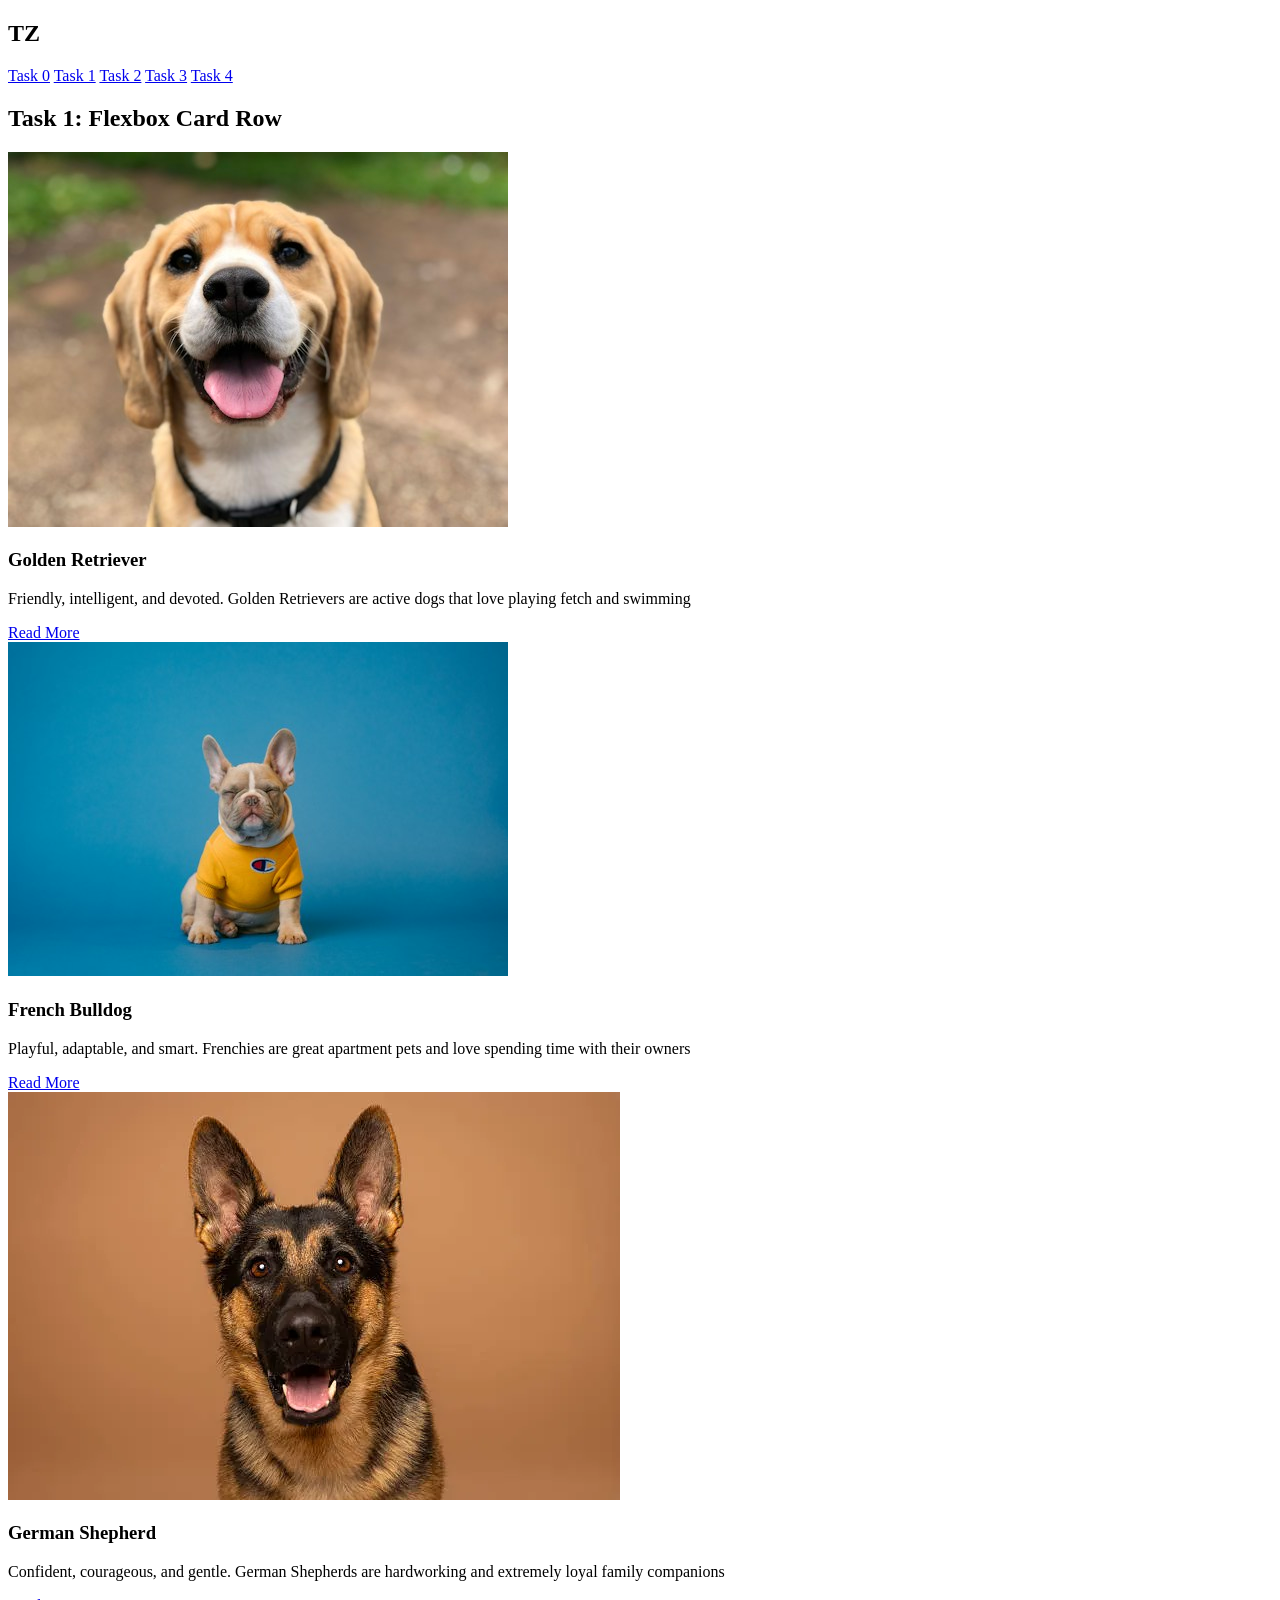
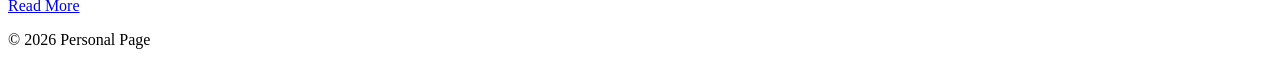
==== task1/index.html @ 9fb84bb2 "task1 structure" ====
<!DOCTYPE html>
<html lang="en">
<head>
    <meta charset="UTF-8">
    <meta name="viewport" content="width=device-width, initial-scale=1.0">
    <title>Task1</title>
    <link rel="stylesheet" href="styles.css">
</head>
<body>

    <header class="navbar">
        <div class="logo">
            <h2>TZ</h2>
        </div>
        <nav class="nav-links">
            <a href="../task0/index.html">Task 0</a>
            <a href="../task1/index.html" class="active">Task 1</a>
            <a href="../task2/index.html">Task 2</a>
            <a href="../task3/index.html">Task 3</a>
            <a href="../task4/index.html">Task 4</a>
        </nav>
    </header>

    <main class="container">
        <h2>Task 1: Flexbox Card Row</h2>
        <div class="card-row">
            <div class="card">
                <img src="/images/dog1.jpg" alt="Card 1 Placeholder">
                <h3>Golden Retriever</h3>
                <p>Friendly, intelligent, and devoted. Golden Retrievers are active dogs that love playing fetch and swimming</p>
                <a href="#" class="btn">Read More</a>
            </div>

            <div class="card">
                <img src="/images/dog2.jpg" alt="Card 2 Placeholder">
                <h3>French Bulldog</h3>
                <p>Playful, adaptable, and smart. Frenchies are great apartment pets and love spending time with their owners</p>
                <a href="#" class="btn">Read More</a>
            </div>

            <div class="card">
                <img src="/images/dog3.webp" alt="Card 3 Placeholder">
                <h3>German Shepherd</h3>
                <p>Confident, courageous, and gentle. German Shepherds are hardworking and extremely loyal family companions</p>
                <a href="#" class="btn">Read More</a>
            </div>
        </div>
    </main>

    <footer class="footer">
        <p>&copy; 2026 Personal Page</p>
    </footer>

</body>
</html>
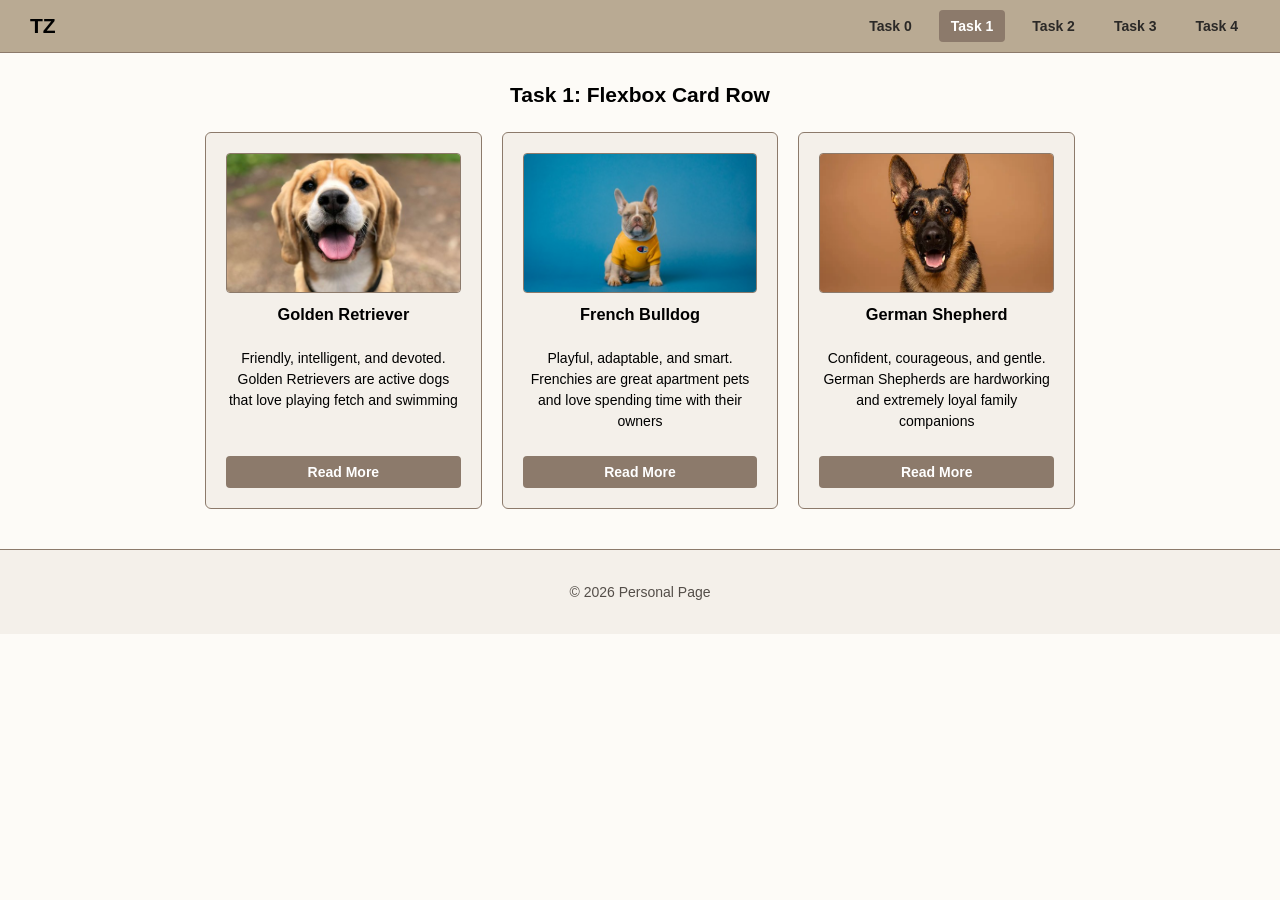
==== commit 23760bb1: "task1 fix" ====
--- a/task1/index.html
+++ b/task1/index.html
@@ -25,21 +25,21 @@
         <h2>Task 1: Flexbox Card Row</h2>
         <div class="card-row">
             <div class="card">
-                <img src="/images/dog1.jpg" alt="Card 1 Placeholder">
+                <img src="../images/dog1.jpg" alt="Golden Retriever">
                 <h3>Golden Retriever</h3>
                 <p>Friendly, intelligent, and devoted. Golden Retrievers are active dogs that love playing fetch and swimming</p>
                 <a href="#" class="btn">Read More</a>
             </div>
 
             <div class="card">
-                <img src="/images/dog2.jpg" alt="Card 2 Placeholder">
+                <img src="../images/dog2.jpg" alt="French Bulldog">
                 <h3>French Bulldog</h3>
                 <p>Playful, adaptable, and smart. Frenchies are great apartment pets and love spending time with their owners</p>
                 <a href="#" class="btn">Read More</a>
             </div>
 
             <div class="card">
-                <img src="/images/dog3.webp" alt="Card 3 Placeholder">
+                <img src="../images/dog3.webp" alt="German Shepherd">
                 <h3>German Shepherd</h3>
                 <p>Confident, courageous, and gentle. German Shepherds are hardworking and extremely loyal family companions</p>
                 <a href="#" class="btn">Read More</a>
--- a/task1/styles.css
+++ b/task1/styles.css
@@ -0,0 +1,127 @@
+* {
+    box-sizing: border-box;
+}
+
+body {
+    background-color: #FDFBF7;
+    font-family: Arial, sans-serif;
+    font-size: 14px;
+    color: black;
+    margin: 0;
+    padding: 0;
+}
+
+.navbar {
+    display: flex;
+    justify-content: space-between;
+    align-items: center;
+    background-color: #b9aa93;
+    padding: 10px 30px;
+    border-bottom: 1px solid #8C7A6B;
+}
+
+.logo h2 {
+    margin: 0;
+    color: black;
+}
+
+.nav-links {
+    display: flex;
+    gap: 15px;
+}
+
+.nav-links a {
+    color: #2B2927;
+    text-decoration: none;
+    font-weight: bold;
+    padding: 8px 12px;
+}
+
+.nav-links a:hover,
+.nav-links a.active {
+    background-color: #8C7A6B;
+    color: white;
+    border-radius: 4px;
+}
+
+.container {
+    max-width: 900px;
+    margin: 30px auto;
+    padding: 0 15px;
+}
+
+.container h2 {
+    text-align: center;
+    margin-bottom: 25px;
+}
+
+.card-row {
+    display: flex;
+    gap: 20px;
+}
+
+.card {
+    flex: 1;
+    display: flex;
+    flex-direction: column;
+    justify-content: space-between;
+    background-color: #F4F0EA;
+    border: 1px solid #8C7A6B;
+    border-radius: 6px;
+    padding: 20px;
+    text-align: center;
+}
+
+.card:hover {
+    box-shadow: 2px 4px 10px rgba(0, 0, 0, 0.15);
+    border-color: #544E49;
+}
+
+.card img {
+    width: 100%;
+    height: 140px;
+    object-fit: cover;
+    border-radius: 4px;
+    border: 1px solid #8C7A6B;
+    margin-bottom: 12px;
+}
+
+.card h3 {
+    margin-top: 0;
+    margin-bottom: 10px;
+}
+
+.card p {
+    line-height: 1.5;
+    flex-grow: 1;
+}
+
+.btn {
+    display: inline-block;
+    background-color: #8C7A6B;
+    color: white;
+    text-decoration: none;
+    padding: 8px 16px;
+    border-radius: 4px;
+    font-weight: bold;
+    margin-top: 10px;
+}
+
+.btn:hover {
+    background-color: #544E49;
+}
+
+.footer {
+    background-color: #F4F0EA;
+    color: #544E49;
+    text-align: center;
+    padding: 20px;
+    margin-top: 40px;
+    border-top: 1px solid #8C7A6B;
+}
+
+@media screen and (max-width: 700px) {
+    .card-row {
+        flex-direction: column;
+    }
+}
